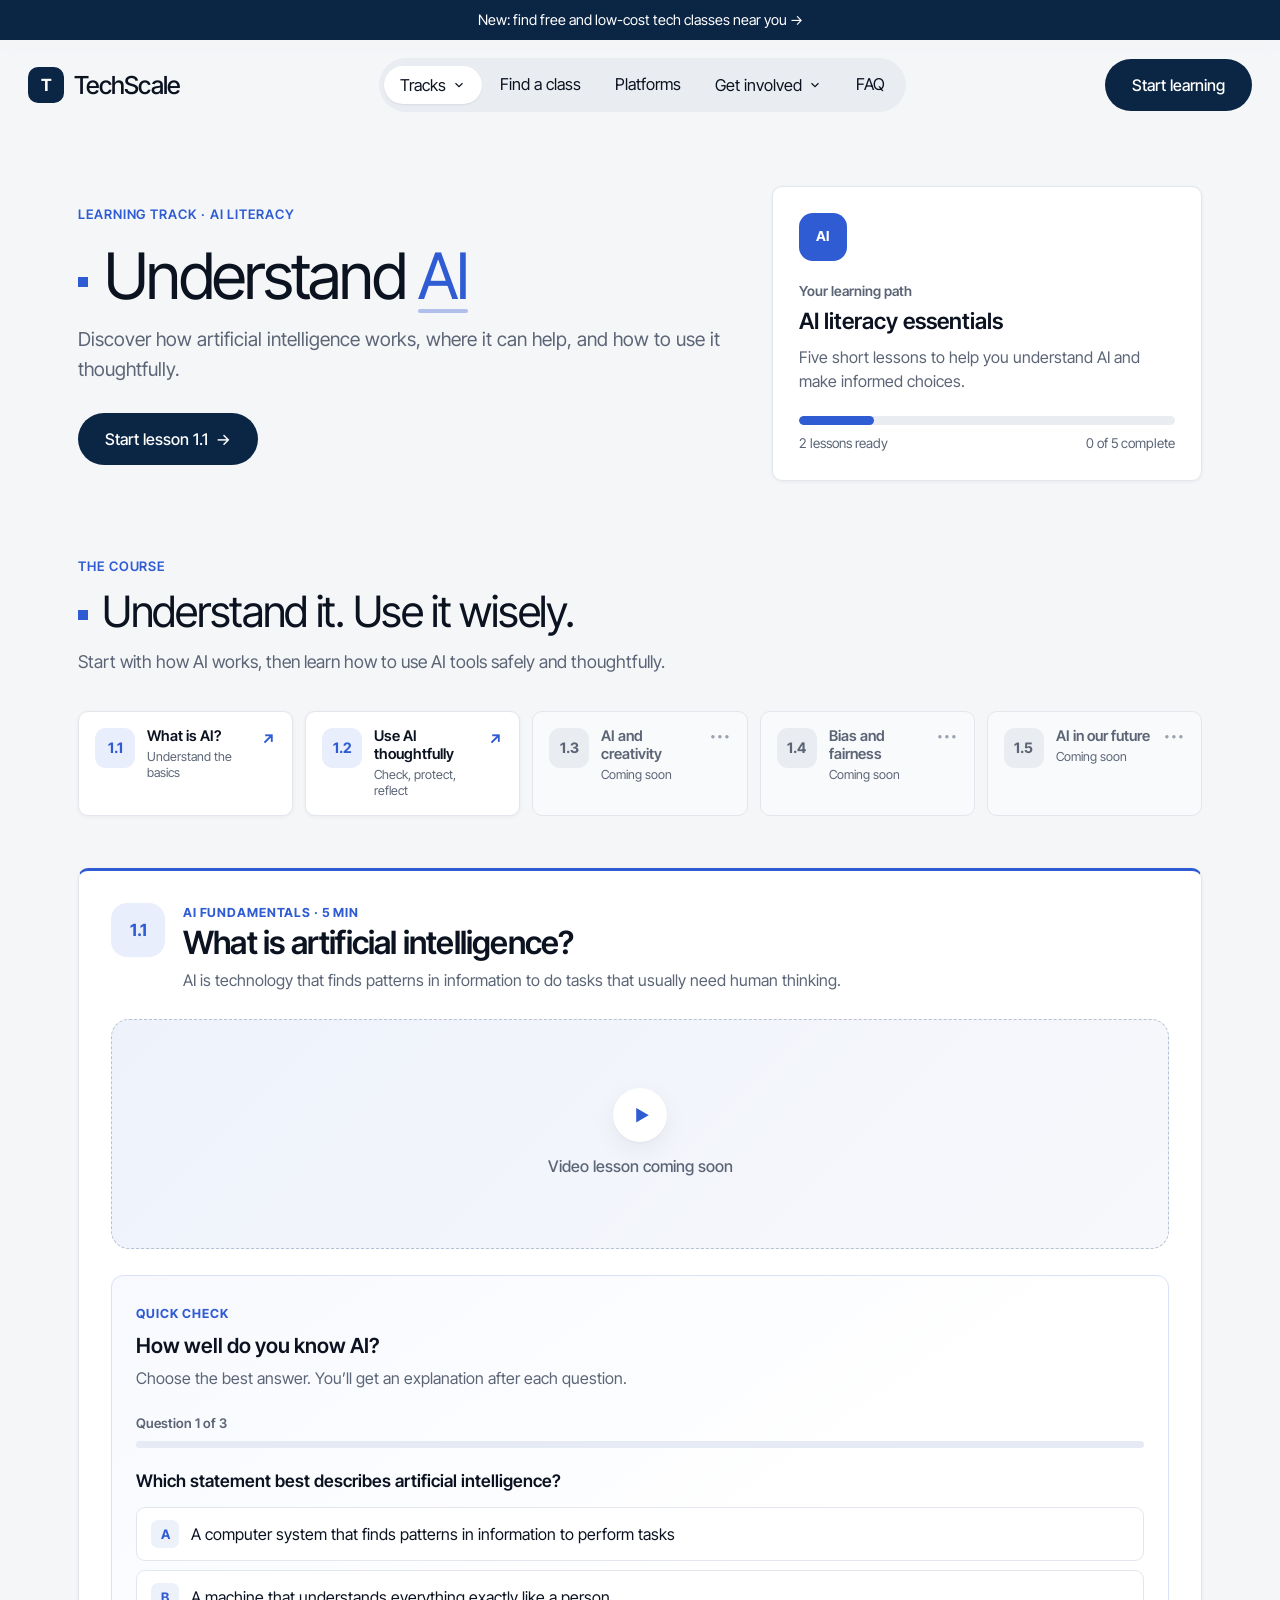
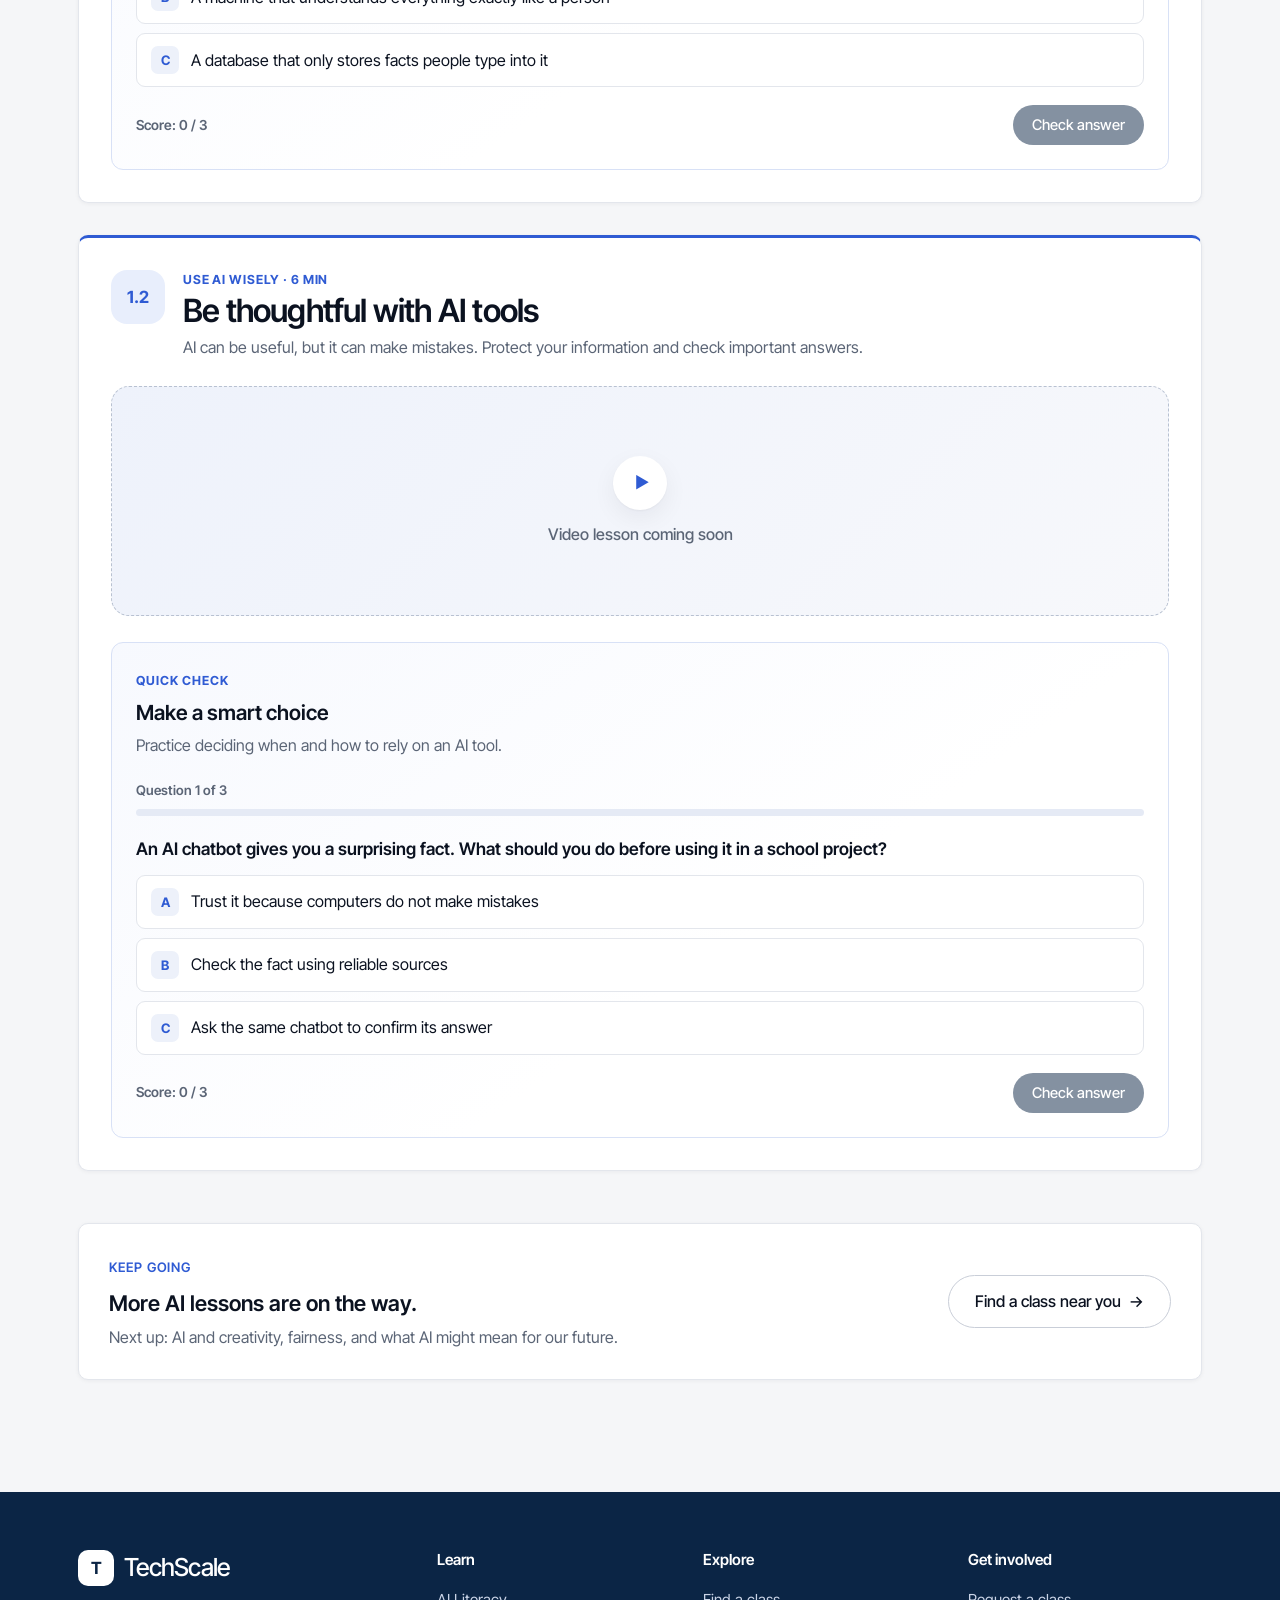
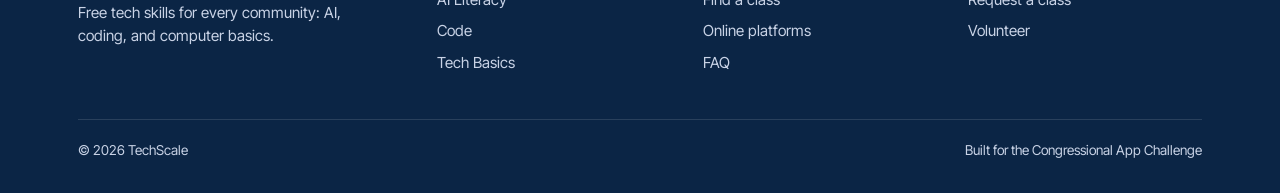
==== ai-track.html @ a96228a9 "Build TechScale learning resources Co-authored-by: Copilot <223556219+Copilot@users.noreply.github.c" ====
<!DOCTYPE html>
<html lang="en">
<head>
  <meta charset="UTF-8">
  <meta name="viewport" content="width=device-width, initial-scale=1.0">
  <title>AI Literacy · TechScale</title>
  <meta name="description" content="Learn what AI is, how it works, and how to use it wisely with short lessons and interactive quizzes.">

  <link rel="preconnect" href="https://fonts.googleapis.com">
  <link rel="preconnect" href="https://fonts.gstatic.com" crossorigin>
  <link href="https://fonts.googleapis.com/css2?family=Inter+Tight:wght@400;500;600;700&display=swap" rel="stylesheet">
  <link rel="stylesheet" href="style.css">
</head>
<body data-page="ai">

  <div id="site-header"></div>

  <main>
    <section class="page-hero ai-hero">
      <div class="container ai-hero-grid">
        <div>
          <span class="eyebrow">Learning track · AI Literacy</span>
          <h1>Understand <span class="accent">AI</span></h1>
          <p class="lead">Discover how artificial intelligence works, where it can help, and how to use it thoughtfully.</p>
          <a class="btn btn-dark" href="#ai-lesson-1-1">Start lesson 1.1 <span class="arrow">→</span></a>
        </div>
        <aside class="ai-track-card card" aria-label="Track overview">
          <span class="ai-track-icon" aria-hidden="true">AI</span>
          <p class="ai-track-label">Your learning path</p>
          <h2>AI literacy essentials</h2>
          <p>Five short lessons to help you understand AI and make informed choices.</p>
          <div class="ai-track-progress"><span></span></div>
          <div class="ai-track-progress-label"><span>2 lessons ready</span><span>0 of 5 complete</span></div>
        </aside>
      </div>
    </section>

    <section class="container ai-lessons" aria-labelledby="ai-lesson-list-title">
      <div class="section-head ai-section-head">
        <span class="eyebrow">The course</span>
        <h2 id="ai-lesson-list-title">Understand it. Use it wisely.</h2>
        <p>Start with how AI works, then learn how to use AI tools safely and thoughtfully.</p>
      </div>

      <nav class="lesson-roadmap" aria-label="AI literacy lessons">
        <a class="roadmap-card card" href="#ai-lesson-1-1">
          <span class="roadmap-number">1.1</span>
          <span class="roadmap-copy"><strong>What is AI?</strong><small>Understand the basics</small></span>
          <span class="roadmap-arrow" aria-hidden="true">↗</span>
        </a>
        <a class="roadmap-card card" href="#ai-lesson-1-2">
          <span class="roadmap-number">1.2</span>
          <span class="roadmap-copy"><strong>Use AI thoughtfully</strong><small>Check, protect, reflect</small></span>
          <span class="roadmap-arrow" aria-hidden="true">↗</span>
        </a>
        <div class="roadmap-card card roadmap-upcoming">
          <span class="roadmap-number">1.3</span>
          <span class="roadmap-copy"><strong>AI and creativity</strong><small>Coming soon</small></span>
          <span class="roadmap-lock" aria-label="Coming soon">•••</span>
        </div>
        <div class="roadmap-card card roadmap-upcoming">
          <span class="roadmap-number">1.4</span>
          <span class="roadmap-copy"><strong>Bias and fairness</strong><small>Coming soon</small></span>
          <span class="roadmap-lock" aria-label="Coming soon">•••</span>
        </div>
        <div class="roadmap-card card roadmap-upcoming">
          <span class="roadmap-number">1.5</span>
          <span class="roadmap-copy"><strong>AI in our future</strong><small>Coming soon</small></span>
          <span class="roadmap-lock" aria-label="Coming soon">•••</span>
        </div>
      </nav>

      <article class="lesson-card card ai-lesson-card" id="ai-lesson-1-1">
        <header class="lesson-heading">
          <span class="lesson-number">1.1</span>
          <div>
            <p class="lesson-kicker">AI fundamentals · 5 min</p>
            <h2>What is artificial intelligence?</h2>
            <p>AI is technology that finds patterns in information to do tasks that usually need human thinking.</p>
          </div>
        </header>
        <div class="lesson-video" role="img" aria-label="Video lesson placeholder">
          <span class="video-play" aria-hidden="true">▶</span>
          <span>Video lesson coming soon</span>
        </div>
        <section class="ai-quiz" data-quiz="ai-quiz-1" aria-labelledby="ai-quiz-1-title">
          <div class="ai-quiz-intro">
            <span class="challenge-label">Quick check</span>
            <h3 id="ai-quiz-1-title">How well do you know AI?</h3>
            <p>Choose the best answer. You’ll get an explanation after each question.</p>
          </div>
          <div class="ai-quiz-progress" aria-label="Quiz progress">
            <span class="ai-quiz-progress-text"></span>
            <span class="ai-quiz-progress-track"><i></i></span>
          </div>
          <h4 class="ai-quiz-question" tabindex="-1"></h4>
          <div class="ai-quiz-options" role="group"></div>
          <p class="ai-quiz-feedback" role="status" aria-live="polite"></p>
          <div class="ai-quiz-actions">
            <span class="ai-quiz-score"></span>
            <button class="btn btn-dark ai-quiz-button" type="button" disabled>Check answer</button>
          </div>
        </section>
      </article>

      <article class="lesson-card card ai-lesson-card" id="ai-lesson-1-2">
        <header class="lesson-heading">
          <span class="lesson-number">1.2</span>
          <div>
            <p class="lesson-kicker">Use AI wisely · 6 min</p>
            <h2>Be thoughtful with AI tools</h2>
            <p>AI can be useful, but it can make mistakes. Protect your information and check important answers.</p>
          </div>
        </header>
        <div class="lesson-video" role="img" aria-label="Video lesson placeholder">
          <span class="video-play" aria-hidden="true">▶</span>
          <span>Video lesson coming soon</span>
        </div>
        <section class="ai-quiz" data-quiz="ai-quiz-2" aria-labelledby="ai-quiz-2-title">
          <div class="ai-quiz-intro">
            <span class="challenge-label">Quick check</span>
            <h3 id="ai-quiz-2-title">Make a smart choice</h3>
            <p>Practice deciding when and how to rely on an AI tool.</p>
          </div>
          <div class="ai-quiz-progress" aria-label="Quiz progress">
            <span class="ai-quiz-progress-text"></span>
            <span class="ai-quiz-progress-track"><i></i></span>
          </div>
          <h4 class="ai-quiz-question" tabindex="-1"></h4>
          <div class="ai-quiz-options" role="group"></div>
          <p class="ai-quiz-feedback" role="status" aria-live="polite"></p>
          <div class="ai-quiz-actions">
            <span class="ai-quiz-score"></span>
            <button class="btn btn-dark ai-quiz-button" type="button" disabled>Check answer</button>
          </div>
        </section>
      </article>

      <div class="ai-track-next card">
        <div><span class="eyebrow">Keep going</span><h2>More AI lessons are on the way.</h2><p>Next up: AI and creativity, fairness, and what AI might mean for our future.</p></div>
        <a class="btn btn-outline" href="locator.html">Find a class near you <span class="arrow">→</span></a>
      </div>
    </section>
  </main>

  <div id="site-footer"></div>
  <script src="main.js"></script>
</body>
</html>
---- style.css ----
/* =========================================================
   SHARED STYLES — used by every page (both of us)
   ========================================================= */
:root {
  /* Colors */
  --bg: #f5f6f8;
  --surface: #ffffff;
  --ink: #0b1220;
  --navy: #0b2545;
  --navy-2: #13315c;
  --blue: #2f5bd3;
  --blue-soft: #e8eefc;
  --muted: #5b6576;
  --border: #e3e6ec;
  --pill: #e9ecf1;

  /* Track colors */
  --ai: #2f5bd3;
  --code: #2f5bd3;
  --basics: #2f5bd3;
  --stem: #2f5bd3;

  /* Shape */
  --radius: 14px;
  --radius-lg: 22px;
  --shadow: 0 1px 2px rgba(11, 18, 32, 0.04), 0 8px 24px rgba(11, 18, 32, 0.06);
  --shadow-lg: 0 20px 50px rgba(11, 18, 32, 0.12);
  --max: 1180px;
}

* { box-sizing: border-box; margin: 0; padding: 0; }
[hidden] { display: none !important; }
.sr-only { position: absolute; width: 1px; height: 1px; overflow: hidden; clip: rect(0 0 0 0); white-space: nowrap; }

html { scroll-behavior: smooth; }
body {
  font-family: "Inter Tight", "Inter", Arial, sans-serif;
  background: var(--bg);
  color: var(--ink);
  line-height: 1.55;
  -webkit-font-smoothing: antialiased;
}
a { color: inherit; }
img { max-width: 100%; display: block; }

.container { max-width: var(--max); margin: 0 auto; padding: 0 28px; }

/* ---------- Buttons ---------- */
.btn {
  display: inline-flex; align-items: center; justify-content: center; gap: 8px;
  font-family: inherit; font-size: 1rem; font-weight: 500;
  border: 1.5px solid transparent; border-radius: 999px;
  padding: 13px 26px; cursor: pointer; text-decoration: none;
  transition: background 0.15s, color 0.15s, border-color 0.15s, transform 0.1s;
}
.btn:active { transform: translateY(1px); }
.btn-dark { background: var(--navy); color: #fff; }
.btn-dark:hover { background: var(--navy-2); }
.btn-outline { background: transparent; color: var(--ink); border-color: #c9ced8; }
.btn-outline:hover { border-color: var(--navy); }
.btn-light { background: #fff; color: var(--navy); }
.btn-light:hover { background: var(--blue-soft); }
.btn .arrow { transition: transform 0.15s; }
.btn:hover .arrow { transform: translateX(3px); }

/* ---------- Announcement bar ---------- */
.announce {
  background: var(--navy); color: #fff; font-size: 0.9rem; text-align: center;
}
.announce a { display: block; padding: 9px 16px; text-decoration: none; }
.announce a:hover span { text-decoration: underline; }

/* ---------- Header / nav ---------- */
.site-header { position: sticky; top: 0; z-index: 1000; background: rgba(245, 246, 248, 0.92); backdrop-filter: blur(10px); }
.header-inner {
  max-width: 1320px; margin: 0 auto; padding: 18px 28px;
  display: flex; align-items: center; justify-content: space-between; gap: 20px;
}
.brand { display: flex; align-items: center; gap: 10px; text-decoration: none; }
.brand-mark {
  width: 36px; height: 36px; border-radius: 10px; background: var(--navy); color: #fff;
  display: grid; place-items: center; font-weight: 700; font-size: 1.05rem;
}
.brand-name { font-size: 1.55rem; font-weight: 500; letter-spacing: -0.03em; color: var(--ink); }

.nav-pill {
  display: flex; align-items: center; gap: 2px;
  background: var(--pill); border-radius: 999px; padding: 5px;
}
.nav-item { position: relative; }
.nav-link {
  display: inline-flex; align-items: center; gap: 6px;
  font-family: inherit; font-size: 1.02rem; font-weight: 400; color: var(--ink);
  background: none; border: none; cursor: pointer; text-decoration: none;
  padding: 9px 16px; border-radius: 999px; white-space: nowrap;
}
.nav-link:hover { background: rgba(255, 255, 255, 0.75); }
.nav-link.active { background: #fff; box-shadow: 0 1px 2px rgba(11, 18, 32, 0.08); }
.nav-link .chev { width: 14px; height: 14px; fill: none; stroke: currentColor; stroke-width: 2; transition: transform 0.15s; }
.nav-item.open .chev { transform: rotate(180deg); }

.nav-menu {
  position: absolute; top: calc(100% + 10px); left: 50%; transform: translate(-50%, -6px);
  min-width: 300px; background: #fff; border-radius: 18px; padding: 8px;
  box-shadow: var(--shadow-lg); border: 1px solid var(--border);
  opacity: 0; visibility: hidden; transition: opacity 0.15s, transform 0.15s, visibility 0.15s;
}
.nav-item.open .nav-menu { opacity: 1; visibility: visible; transform: translate(-50%, 0); }
/* invisible bridge so the menu doesn't close while the mouse moves down to it */
.nav-menu::before { content: ""; position: absolute; left: 0; right: 0; top: -12px; height: 12px; }
.nav-menu-link {
  display: flex; gap: 12px; align-items: flex-start;
  padding: 12px 14px; border-radius: 12px; text-decoration: none;
}
.nav-menu-link:hover, .nav-menu-link.active { background: var(--bg); }
.nav-menu-icon { width: 34px; height: 34px; border-radius: 10px; flex: none; display: grid; place-items: center; color: #fff; font-size: 0.85rem; font-weight: 700; }
.nav-menu-title { display: block; font-weight: 600; font-size: 0.98rem; }
.nav-menu-desc { display: block; color: var(--muted); font-size: 0.86rem; line-height: 1.35; }

.header-actions { display: flex; align-items: center; gap: 10px; }
.menu-toggle {
  display: none; width: 44px; height: 44px; border-radius: 50%;
  border: 1.5px solid var(--border); background: #fff; cursor: pointer;
  place-items: center;
}
.menu-toggle svg { width: 20px; height: 20px; stroke: var(--ink); stroke-width: 2; fill: none; stroke-linecap: round; }

/* ---------- Page heading (inner pages) ---------- */
.page-hero { padding: 56px 0 28px; }
.eyebrow {
  display: inline-flex; align-items: center; gap: 8px;
  font-size: 0.82rem; font-weight: 600; letter-spacing: 0.07em; text-transform: uppercase;
  color: var(--blue); background: transparent; padding: 0; border-radius: 0;
}
.page-hero h1 {
  font-size: clamp(2.4rem, 5vw, 4rem); font-weight: 400; letter-spacing: -0.035em;
  line-height: 1.05; margin-top: 16px; max-width: 900px;
}
.page-hero h1::before {
  content: ""; display: inline-block; width: 10px; height: 10px; margin: 0 16px 0.18em 0;
  background: var(--blue); vertical-align: baseline;
}
.page-hero p.lead { font-size: 1.2rem; color: var(--muted); margin-top: 16px; max-width: 760px; }

.accent { color: var(--blue); position: relative; white-space: nowrap; }
.accent::after {
  content: ""; position: absolute; left: 0; right: 0; bottom: 0.02em; height: 0.06em;
  background: currentColor; opacity: 0.35; border-radius: 2px;
}

.section { padding: 72px 0; }
.section-head { max-width: 720px; margin-bottom: 36px; }
.section-head h2 { font-size: clamp(1.9rem, 3.4vw, 2.7rem); font-weight: 400; letter-spacing: -0.03em; line-height: 1.1; }
.section-head h2::before {
  content: ""; display: inline-block; width: 10px; height: 10px; margin: 0 14px 0.18em 0;
  background: var(--blue); vertical-align: baseline;
}
.section-head p { color: var(--muted); font-size: 1.1rem; margin-top: 12px; }

.card {
  background: var(--surface); border-radius: 10px; border: 1px solid var(--border);
  box-shadow: 0 1px 4px rgba(11, 18, 32, 0.05);
}

/* Placeholder ("coming soon") pages */
.coming-soon { padding: 40px; text-align: center; margin-bottom: 72px; }
.coming-soon h2 { font-size: 1.5rem; font-weight: 500; letter-spacing: -0.02em; }
.coming-soon p { color: var(--muted); margin: 8px auto 20px; max-width: 520px; }

/* ---------- Footer ---------- */
.site-footer { background: var(--navy); color: #c9d3e6; margin-top: 40px; }
.footer-inner { max-width: var(--max); margin: 0 auto; padding: 56px 28px 32px; }
.footer-top { display: grid; grid-template-columns: 1.4fr repeat(3, 1fr); gap: 32px; }
.footer-brand .brand-name { color: #fff; }
.footer-brand .brand-mark { background: #fff; color: var(--navy); }
.footer-brand p { margin-top: 14px; max-width: 300px; font-size: 0.95rem; }
.footer-col h3 { color: #fff; font-size: 0.95rem; font-weight: 600; margin-bottom: 12px; }
.footer-col a { display: block; text-decoration: none; padding: 4px 0; font-size: 0.95rem; }
.footer-col a:hover { color: #fff; }
.footer-bottom {
  border-top: 1px solid rgba(255, 255, 255, 0.12); margin-top: 40px; padding-top: 20px;
  display: flex; justify-content: space-between; flex-wrap: wrap; gap: 10px; font-size: 0.85rem;
}

/* ---------- Small screens ---------- */
@media (max-width: 1020px) {
  .nav-pill, .header-cta { display: none; }
  .menu-toggle { display: grid; }
  body.menu-open .nav-pill {
    display: flex; flex-direction: column; align-items: stretch;
    position: absolute; top: 100%; left: 16px; right: 16px;
    background: #fff; border-radius: 20px; padding: 10px; box-shadow: var(--shadow-lg);
  }
  body.menu-open .nav-link { width: 100%; justify-content: space-between; padding: 12px 14px; }
  body.menu-open .nav-menu {
    position: static; transform: none; opacity: 1; visibility: visible; box-shadow: none; border: none;
    min-width: 0; padding: 0 0 6px 8px; display: none;
  }
  body.menu-open .nav-item.open .nav-menu { display: block; transform: none; }
  .footer-top { grid-template-columns: 1fr 1fr; }
}
@media (max-width: 600px) {
  .container, .header-inner, .footer-inner { padding-left: 18px; padding-right: 18px; }
  .footer-top { grid-template-columns: 1fr; }
}
/* ===== END SHARED ===== */


/* =========================================================
   HOME PAGE
   ========================================================= */
.hero { padding: 56px 0 80px; }
.hero-grid { display: grid; grid-template-columns: 1.1fr 0.9fr; gap: 48px; align-items: center; }
.hero h1 {
  font-size: clamp(3rem, 6.4vw, 5.6rem); font-weight: 500; letter-spacing: -0.045em; line-height: 0.98;
  margin-top: 20px;
}
.hero .lead { font-size: 1.25rem; color: var(--muted); margin-top: 24px; max-width: 560px; }
.hero-actions { display: flex; flex-wrap: wrap; gap: 12px; margin-top: 32px; }

/* Floating app cards */
.hero-visual { position: relative; height: 480px; }
.float-card {
  position: absolute; background: #fff; border-radius: 16px; border: 1px solid var(--border);
  box-shadow: var(--shadow-lg); padding: 18px 20px;
  animation: float 6s ease-in-out infinite;
}
.float-card:nth-child(2) { animation-delay: -2s; }
.float-card:nth-child(3) { animation-delay: -4s; }
@keyframes float { 0%, 100% { transform: translateY(0); } 50% { transform: translateY(-8px); } }
@media (prefers-reduced-motion: reduce) { .float-card { animation: none; } }

.fc-label { font-size: 0.78rem; font-weight: 600; letter-spacing: 0.02em; color: var(--muted); text-transform: uppercase; }
.fc-title { font-size: 1.05rem; font-weight: 600; margin-top: 4px; }

.fc-lesson { top: 10px; right: 0; width: 330px; }
.fc-progress { height: 8px; background: var(--pill); border-radius: 999px; margin-top: 14px; overflow: hidden; }
.fc-progress span { display: block; height: 100%; width: 66%; background: var(--code); border-radius: 999px; }
.fc-steps { display: flex; justify-content: space-between; font-size: 0.8rem; color: var(--muted); margin-top: 8px; }
.fc-code {
  margin-top: 14px; background: var(--navy); color: #d6e2ff; border-radius: 10px; padding: 12px 14px;
  font-family: ui-monospace, "SFMono-Regular", Consolas, monospace; font-size: 0.85rem; line-height: 1.6;
}
.fc-code .k { color: #7fb4ff; } .fc-code .s { color: #8ee3c8; }

.fc-streak { top: 250px; left: 0; width: 250px; }
.fc-streak .big { font-size: 2rem; font-weight: 600; letter-spacing: -0.03em; margin-top: 2px; }
.fc-week { display: flex; gap: 6px; margin-top: 10px; }
.fc-week i {
  width: 26px; height: 26px; border-radius: 8px; background: var(--pill); font-style: normal;
  display: grid; place-items: center; font-size: 0.7rem; color: var(--muted); font-weight: 600;
}
.fc-week i.on { background: var(--navy); color: #fff; }

.fc-map { top: 300px; right: 10px; width: 270px; }
.fc-place { display: flex; align-items: center; gap: 10px; margin-top: 10px; font-size: 0.9rem; }
.fc-place b { font-weight: 600; }
.fc-place small { color: var(--muted); margin-left: auto; }
.fc-pin { width: 10px; height: 10px; border-radius: 50%; flex: none; }

/* Track feature rows */
.tracks-section { padding-top: 48px; }
.track-grid { display: flex; flex-direction: column; gap: 24px; }
.track-card {
  display: flex; align-items: center; justify-content: space-between; gap: clamp(40px, 7vw, 110px);
  width: min(100%, 1640px); min-height: 430px; margin: 0 auto; padding: 42px clamp(28px, 7vw, 120px);
  color: inherit; background: #eef1f6; text-decoration: none;
  transition: opacity 0.65s ease, transform 0.65s cubic-bezier(0.2, 0.7, 0.2, 1);
}
.track-card:nth-child(2) { flex-direction: row-reverse; background: #f3f5f9; }
.track-card:nth-child(3) { background: #eaf0fa; }
.track-card-copy { flex: 0 1 48%; max-width: 610px; }
.track-card-heading { display: flex; align-items: center; gap: 14px; }
.track-icon {
  width: 10px; height: 10px; flex: none; border-radius: 1px;
  background: var(--blue);
}
.track-card h3 { color: #202124; font-size: clamp(1.65rem, 2.5vw, 2.1rem); font-weight: 400; letter-spacing: -0.035em; }
.track-card p.track-subtitle { color: var(--blue); font-size: 1.08rem; font-weight: 500; line-height: 1.45; margin-top: 12px; }
.track-card p.track-description { color: #545454; font-size: clamp(1.08rem, 1.5vw, 1.32rem); font-weight: 400; line-height: 1.43; margin-top: 28px; }
.track-link {
  display: inline-flex; align-items: center; gap: 8px; margin-top: 26px;
  color: var(--blue); font-size: 1rem; font-weight: 500;
}
.track-link span { font-size: 1.45rem; line-height: 0.8; transition: transform 0.18s; }
.track-card:hover .track-link span { transform: translateX(4px); }
.track-card:focus-visible { outline: 3px solid var(--blue); outline-offset: -5px; }

.track-visual {
  display: grid; flex: 0 1 52%; min-width: 0; min-height: 330px; place-items: center;
  overflow: hidden; background: #fafafa;
}
.visual-window { width: 100%; min-height: 330px; background: #fff; }
.visual-window-bar {
  height: 46px; display: flex; align-items: center; gap: 7px; padding: 0 18px;
  border-bottom: 1px solid #ececec; color: #767676; font-size: 0.78rem;
}
.visual-window-bar > span { width: 8px; height: 8px; border-radius: 50%; background: #dedede; }
.visual-window-bar > span:first-child { background: #8ba6ed; }
.visual-window-bar > span:nth-child(2) { background: #a9bced; }
.visual-window-bar > span:nth-child(3) { background: #c5d1ef; }
.visual-window-bar b { margin-left: auto; font-weight: 500; }
.ai-diagram {
  min-height: 238px; display: grid; grid-template-columns: 1fr 24px 0.8fr 24px 1fr;
  align-items: center; gap: 12px; padding: 28px clamp(16px, 3vw, 42px);
}
.visual-caption { display: block; margin-bottom: 12px; color: var(--blue); font-size: 0.64rem; font-weight: 700; letter-spacing: 0.1em; }
.ai-input-card {
  display: flex; align-items: center; gap: 8px; margin-top: 7px; padding: 10px 8px;
  border: 1px solid #d8e1f6; color: #555; font-size: clamp(0.63rem, 0.9vw, 0.8rem);
}
.ai-input-card i { color: var(--blue); font-size: 0.95rem; font-style: normal; }
.visual-connector { color: #7892d3; font-size: 1.4rem; text-align: center; }
.ai-model {
  min-height: 135px; display: flex; flex-direction: column; justify-content: center; align-items: center;
  gap: 7px; border: 1px solid #b7c7ed; color: #414141; text-align: center;
}
.model-mark { width: 36px; height: 36px; display: grid; place-items: center; background: var(--blue); color: #fff; font-size: 0.82rem; font-weight: 700; }
.ai-model strong { font-size: 0.85rem; font-weight: 600; }
.ai-model small { color: #777; font-size: 0.68rem; line-height: 1.35; }
.ai-answer { min-width: 0; padding: 14px 10px; border: 1px solid #d8e1f6; }
.answer-line { display: block; width: 100%; height: 5px; margin: 8px 0; background: #e5e5e5; }
.answer-line.short { width: 64%; }
.ai-answer small { color: var(--blue); font-size: 0.65rem; }
.visual-footnote { display: flex; align-items: center; gap: 8px; padding: 12px 24px; border-top: 1px solid #eee; color: #777; font-size: 0.75rem; }
.visual-footnote span { width: 7px; height: 7px; border-radius: 50%; background: var(--blue); }

.code-visual-window { width: min(100%, 510px); background: #fbfbfb; border: 1px solid #e5e5e5; }
.code-visual-window .visual-window-bar { background: #fff; }
.code-visual-body { display: flex; gap: 22px; min-height: 232px; padding: 24px; background: #fbfbfb; }
.code-gutter { color: #b2b2b2; text-align: right; font: 0.78rem/1.9 ui-monospace, Consolas, monospace; }
.code-lines { display: flex; flex-direction: column; gap: 8px; color: #505b68; font: clamp(0.72rem, 1vw, 0.9rem)/1.45 ui-monospace, Consolas, monospace; }
.code-lines i { color: #2f5bd3; font-style: normal; }
.code-lines b { color: #5574c5; font-weight: 500; }
.code-lines em { color: #395eac; font-style: normal; }
.code-lines .indent { padding-left: 20px; }
.code-visual-output { padding: 12px 22px; border-top: 1px solid #e8e8e8; color: #626262; font-size: 0.82rem; }
.code-visual-output span { margin-right: 8px; color: var(--blue); font-size: 0.72rem; }

.basics-diagram { width: min(100%, 510px); display: grid; justify-items: center; gap: 14px; padding: 24px; }
.basics-node {
  width: min(100%, 360px); display: grid; grid-template-columns: 42px 1fr; align-items: center;
  padding: 14px 18px; border: 1px solid #d8e1f6; background: #fff;
}
.basics-node > span { grid-row: span 2; color: var(--blue); font-size: 1.55rem; }
.basics-node b { color: #414141; font-size: 0.95rem; font-weight: 600; }
.basics-node small { color: #777; font-size: 0.76rem; }
.basics-connection { height: 32px; display: flex; flex-direction: column; justify-content: space-between; align-items: center; }
.basics-connection i { width: 2px; height: 7px; background: #9db1e3; }
.basics-safety { width: min(100%, 360px); display: flex; align-items: center; gap: 12px; padding: 12px 18px; background: #edf1fa; color: #555; }
.basics-safety > span { width: 30px; height: 30px; display: grid; place-items: center; background: var(--blue); color: #fff; font-weight: 700; }
.basics-safety div { display: flex; flex-direction: column; }
.basics-safety b { font-size: 0.86rem; font-weight: 600; }
.basics-safety small { color: #777; font-size: 0.74rem; }

.js-scroll-reveal .track-card.scroll-reveal { opacity: 0; transform: translateY(42px); }
.js-scroll-reveal .track-card.scroll-reveal.is-visible { opacity: 1; transform: translateY(0); }
.js-scroll-reveal .track-card.scroll-reveal:nth-child(2) { transition-delay: 80ms; }
.js-scroll-reveal .track-card.scroll-reveal:nth-child(3) { transition-delay: 160ms; }
.js-scroll-reveal .track-card.scroll-reveal:hover { transform: translateY(-4px); }
@media (max-width: 900px) {
  .track-card { min-height: 380px; gap: 32px; padding: 34px; }
  .track-visual, .visual-window { min-height: 300px; }
  .ai-diagram { gap: 6px; padding: 18px 10px; }
}
@media (max-width: 700px) {
  .tracks-section { padding-top: 36px; }
  .track-grid { gap: 16px; }
  .track-card, .track-card:nth-child(2) { min-height: 0; flex-direction: column; align-items: stretch; gap: 26px; padding: 28px 20px; }
  .track-card-copy, .track-visual { flex: auto; width: 100%; max-width: none; }
  .track-card p.track-description { margin-top: 18px; }
  .track-link { margin-top: 18px; }
  .track-visual, .visual-window { min-height: 270px; }
  .ai-diagram { grid-template-columns: 1fr 16px 0.8fr 16px 1fr; gap: 5px; padding: 18px 9px; }
  .ai-input-card { padding: 8px 5px; }
  .ai-input-card i { display: none; }
  .ai-model { min-height: 120px; }
  .model-mark { width: 30px; height: 30px; }
  .code-visual-body { min-height: 205px; gap: 14px; padding: 18px; }
}
@media (prefers-reduced-motion: reduce) {
  .js-scroll-reveal .track-card.scroll-reveal { opacity: 1; transform: none; transition: none; }
}

/* Steps */
.steps { display: grid; grid-template-columns: repeat(3, 1fr); gap: 20px; counter-reset: step; }
.step { padding: 28px; }
.step-num {
  width: 40px; height: 40px; border-radius: 50%; background: var(--blue-soft); color: var(--blue);
  display: grid; place-items: center; font-weight: 600;
}
.step h3 { font-size: 1.2rem; font-weight: 600; margin-top: 16px; letter-spacing: -0.01em; }
.step p { color: var(--muted); margin-top: 6px; }

/* Navy band */
.band { background: var(--navy); color: #fff; border-radius: 28px; padding: 56px; display: grid; grid-template-columns: 1.3fr 0.7fr; gap: 32px; align-items: center; }
.band h2 { font-size: clamp(1.8rem, 3.2vw, 2.6rem); font-weight: 500; letter-spacing: -0.03em; line-height: 1.1; }
.band p { color: #c9d3e6; margin-top: 12px; font-size: 1.1rem; }
.band-actions { display: flex; justify-content: flex-end; }

/* Get involved */
.involve-grid { display: grid; grid-template-columns: 1fr 1fr; gap: 20px; }
.involve-card { padding: 32px; }
.involve-card h3 { font-size: 1.4rem; font-weight: 500; letter-spacing: -0.02em; }
.involve-card p { color: var(--muted); margin: 8px 0 20px; }

@media (max-width: 1020px) {
  .hero-grid { grid-template-columns: 1fr; }
  .hero-visual { height: 460px; max-width: 560px; }
  .track-grid, .steps { grid-template-columns: 1fr; }
  .band { grid-template-columns: 1fr; padding: 36px; }
  .band-actions { justify-content: flex-start; }
}
@media (max-width: 600px) {
  .hero-visual { display: none; }
  .involve-grid { grid-template-columns: 1fr; }
}
/* ===== END HOME ===== */


/* =========================================================
   LOCATOR PAGE (Elena)
   ========================================================= */
.loc-search { display: flex; gap: 10px; }
.loc-search-box {
  flex: 1; display: flex; align-items: center; gap: 12px;
  background: #fff; border-radius: 999px; border: 1.5px solid var(--border);
  padding: 0 22px;
}
.loc-search-box:focus-within { border-color: var(--navy); }
.loc-search-box .icon { width: 20px; height: 20px; flex: none; fill: none; stroke: var(--muted); stroke-width: 2.2; stroke-linecap: round; }
.loc-search-box input {
  flex: 1; border: none; outline: none; background: transparent;
  font-family: inherit; font-size: 1.05rem; padding: 15px 0; color: var(--ink);
}
.loc-radius-box { background: #fff; border-radius: 999px; border: 1.5px solid var(--border); display: flex; align-items: center; padding: 0 10px; }
.loc-radius-box select {
  border: none; outline: none; background: transparent; cursor: pointer;
  font-family: inherit; font-size: 1rem; font-weight: 600; color: var(--ink); padding: 14px 8px;
}

.loc-chips { display: flex; flex-wrap: wrap; gap: 8px; margin: 16px 0 20px; }
.chip {
  font-family: inherit; font-size: 0.95rem; font-weight: 500;
  display: inline-flex; align-items: center; gap: 8px;
  padding: 8px 16px; border-radius: 999px;
  border: 1.5px solid var(--border); background: #fff; color: var(--ink);
  cursor: pointer; transition: opacity 0.15s, border-color 0.15s, background 0.15s;
}
.chip:hover { border-color: #c2c8d3; }
.chip:not(.active) { opacity: 0.5; background: var(--pill); }
.dot { width: 10px; height: 10px; border-radius: 50%; display: inline-block; flex: none; }

.loc-map-wrap {
  position: relative; height: 520px; border-radius: var(--radius-lg); overflow: hidden;
  border: 1px solid var(--border); box-shadow: var(--shadow); background: #e8ecef;
}
.loc-map { position: absolute; inset: 0; z-index: 0; }

.leaflet-bar a, .loc-locate-btn { width: 40px !important; height: 40px !important; line-height: 40px !important; font-size: 20px !important; color: var(--ink) !important; }
.leaflet-bar { border: none !important; box-shadow: var(--shadow) !important; border-radius: 12px !important; overflow: hidden; }
.loc-locate-btn { display: grid !important; place-items: center; background: #fff; cursor: pointer; }
.loc-locate-btn svg { width: 20px; height: 20px; fill: none; stroke: var(--ink); stroke-width: 2; stroke-linecap: round; }
.loc-locate-btn:hover { background: #f4f4f4; }
.loc-pin { background: none; border: none; }
.loc-pin svg { filter: drop-shadow(0 2px 3px rgba(0, 0, 0, 0.3)); display: block; }
.loc-you { width: 18px; height: 18px; border-radius: 50%; background: var(--blue); border: 3px solid #fff; box-shadow: 0 0 0 6px rgba(47, 91, 211, 0.25); }
.leaflet-popup-content-wrapper { border-radius: 12px; font-family: "Inter Tight", Arial, sans-serif; }
.leaflet-popup-content { margin: 12px 14px; font-size: 0.9rem; line-height: 1.4; }
.loc-popup strong { display: block; font-size: 0.95rem; margin-bottom: 2px; }
.loc-popup span { color: var(--muted); display: block; }
.loc-popup a { display: inline-block; margin-top: 6px; font-weight: 600; color: var(--blue); }

.loc-status { margin-top: 12px; font-weight: 500; color: var(--blue); }
.loc-status:empty { display: none; }

.loc-results-head { display: flex; justify-content: space-between; align-items: baseline; gap: 12px; flex-wrap: wrap; margin: 32px 0 14px; }
.loc-results-head h2 { font-size: 1.4rem; font-weight: 500; letter-spacing: -0.02em; }
.text-link { font-weight: 600; color: var(--blue); text-decoration: none; }
.text-link:hover { text-decoration: underline; }

.loc-list { display: flex; flex-direction: column; gap: 12px; }
.loc-card {
  display: flex; align-items: center; gap: 16px;
  background: #fff; border-radius: var(--radius); border: 1.5px solid var(--border);
  padding: 20px 22px; cursor: pointer; transition: box-shadow 0.15s, border-color 0.15s;
}
.loc-card:hover { box-shadow: var(--shadow); }
.loc-card.selected { border-color: var(--navy); }
.loc-card-body { flex: 1; min-width: 0; }
.loc-card h3 { font-size: 1.12rem; font-weight: 600; letter-spacing: -0.01em; line-height: 1.3; }
.loc-addr, .loc-phone { color: var(--muted); font-size: 0.95rem; margin-top: 4px; }
.loc-details { font-size: 0.95rem; margin-top: 6px; }
.loc-tags { display: flex; flex-wrap: wrap; gap: 6px; margin-top: 10px; }
.tag { display: inline-flex; align-items: center; gap: 6px; font-size: 0.82rem; font-weight: 500; padding: 3px 10px; border-radius: 999px; background: var(--bg); color: #344054; }
.tag-free { background: #e6f6ec; color: #1f7a3d; }
.tag-warn { background: #fff5d6; color: #8a6100; }
.loc-actions { display: flex; gap: 16px; margin-top: 10px; }
.loc-actions a { font-size: 0.92rem; font-weight: 600; color: var(--blue); text-decoration: none; }
.loc-actions a:hover { text-decoration: underline; }
.loc-card-side { display: flex; align-items: center; gap: 10px; flex: none; color: var(--muted); }
.loc-dist { font-size: 0.88rem; font-weight: 600; white-space: nowrap; }
.loc-chev { width: 18px; height: 18px; fill: none; stroke: #98a2b3; stroke-width: 2; }
#loc-online-list .loc-card { cursor: default; }
.loc-more { display: flex; margin: 16px auto 0; }

.loc-empty { background: #fff; border-radius: var(--radius); border: 1.5px dashed #cfd4dd; padding: 32px; text-align: center; }
.loc-empty h3 { font-size: 1.1rem; font-weight: 600; }
.loc-empty p { color: var(--muted); margin: 6px 0 16px; }

.loc-section { margin-top: 48px; }
.loc-section h2 { font-size: 1.4rem; font-weight: 500; letter-spacing: -0.02em; margin-bottom: 14px; }
.link-grid { display: grid; grid-template-columns: repeat(3, 1fr); gap: 14px; }
.link-card { padding: 22px; text-decoration: none; transition: box-shadow 0.15s; }
.link-card:hover { box-shadow: var(--shadow-lg); }
.link-card h3 { font-size: 1.05rem; font-weight: 600; }
.link-card p { color: var(--muted); font-size: 0.93rem; margin-top: 4px; }
.link-card span { display: inline-block; margin-top: 10px; font-weight: 600; color: var(--blue); font-size: 0.92rem; }
.loc-credit { margin: 28px 0 64px; font-size: 0.82rem; color: var(--muted); }

@media (max-width: 760px) {
  .loc-search { flex-wrap: wrap; }
  .loc-search-box { flex-basis: 100%; }
  .loc-search .btn { flex: 1; }
  .loc-map-wrap { height: 400px; }
  .link-grid { grid-template-columns: 1fr; }
}
/* ===== END LOCATOR ===== */


/* =========================================================
   FORMS (request a class, volunteer)
   ========================================================= */
.form-card { padding: 36px; max-width: 760px; margin-bottom: 72px; }
.form-grid { display: grid; grid-template-columns: 1fr 1fr; gap: 18px; }
.form-grid label { display: flex; flex-direction: column; gap: 6px; font-size: 0.95rem; font-weight: 500; }
.form-grid .full { grid-column: 1 / -1; }
.form-grid input, .form-grid select, .form-grid textarea {
  font-family: inherit; font-size: 1rem; padding: 12px 14px; color: var(--ink);
  border: 1.5px solid var(--border); border-radius: 12px; outline: none; background: #fff;
}
.form-grid input:focus, .form-grid select:focus, .form-grid textarea:focus { border-color: var(--navy); }
.form-note { color: var(--muted); font-size: 0.9rem; }
.form-msg { margin-top: 14px; font-weight: 600; color: #1f7a3d; }
.form-msg.error { color: #b42318; }
@media (max-width: 600px) { .form-grid { grid-template-columns: 1fr; } .form-card { padding: 24px; } }
/* ===== END FORMS ===== */


/* =========================================================
   CODE LEARNING TRACK
   ========================================================= */
.code-hero { padding-bottom: 40px; }
.code-hero-grid { display: grid; grid-template-columns: 1.2fr 0.8fr; gap: 48px; align-items: center; }
.code-hero .btn { margin-top: 28px; }
.code-track-card { padding: 26px; transform: rotate(1deg); transition: transform 0.2s, box-shadow 0.2s; }
.code-track-card:hover { transform: rotate(0) translateY(-4px); box-shadow: var(--shadow-lg); }
.code-track-icon {
  width: 48px; height: 48px; display: grid; place-items: center; border-radius: 14px;
  color: #fff; background: var(--code); font-family: ui-monospace, Consolas, monospace; font-weight: 700;
}
.code-track-label { color: var(--muted); font-size: 0.86rem; font-weight: 600; margin-top: 20px; }
.code-track-card h2 { font-size: 1.4rem; font-weight: 600; margin-top: 2px; }
.code-track-card > p:last-of-type { color: var(--muted); margin-top: 6px; }
.code-track-progress { height: 9px; background: var(--pill); border-radius: 999px; overflow: hidden; margin-top: 22px; }
.code-track-progress span { display: block; width: 20%; height: 100%; border-radius: inherit; background: var(--code); }
.code-track-progress-label { display: flex; justify-content: space-between; color: var(--muted); font-size: 0.84rem; margin-top: 8px; }

.code-lessons { padding-bottom: 72px; }
.code-section-head { margin-top: 32px; }
.code-section-head .eyebrow { margin-bottom: 12px; }
.lesson-roadmap { display: grid; grid-template-columns: repeat(5, minmax(0, 1fr)); gap: 12px; margin: 28px 0 52px; }
.roadmap-card {
  min-width: 0; padding: 16px; display: flex; align-items: flex-start; gap: 12px;
  text-decoration: none; transition: transform 0.18s, box-shadow 0.18s, border-color 0.18s;
}
a.roadmap-card:hover { transform: translateY(-4px); box-shadow: var(--shadow-lg); border-color: #a6b8ed; }
.roadmap-number, .lesson-number {
  display: grid; place-items: center; flex: none; border-radius: 11px;
  background: var(--blue-soft); color: var(--blue); font-weight: 700;
}
.roadmap-number { width: 40px; height: 40px; font-size: 0.9rem; }
.roadmap-copy { display: flex; flex-direction: column; gap: 3px; min-width: 0; }
.roadmap-copy strong { font-size: 0.92rem; font-weight: 600; line-height: 1.2; }
.roadmap-copy small { color: var(--muted); font-size: 0.78rem; line-height: 1.3; }
.roadmap-arrow { margin-left: auto; color: var(--code); font-weight: 700; }
.roadmap-upcoming { background: #f9fafb; box-shadow: none; }
.roadmap-upcoming .roadmap-number { background: var(--pill); color: var(--muted); }
.roadmap-upcoming .roadmap-copy strong, .roadmap-upcoming .roadmap-copy small { color: var(--muted); }
.roadmap-lock { margin-left: auto; color: #9aa2af; font-size: 0.7rem; letter-spacing: 2px; }

.lesson-card {
  scroll-margin-top: 30px; margin: 0 0 32px; padding: 32px;
  animation: lesson-arrive 0.55s ease both;
}
.lesson-card:nth-of-type(2) { animation-delay: 0.08s; }
@keyframes lesson-arrive { from { opacity: 0; transform: translateY(14px); } to { opacity: 1; transform: translateY(0); } }
.lesson-heading { display: flex; align-items: flex-start; gap: 18px; }
.lesson-number { width: 54px; height: 54px; border-radius: 16px; font-size: 1.05rem; }
.lesson-kicker { color: var(--code); text-transform: uppercase; letter-spacing: 0.07em; font-size: 0.78rem; font-weight: 700; }
.lesson-heading h2 { font-size: clamp(1.5rem, 3vw, 2rem); line-height: 1.15; font-weight: 600; letter-spacing: -0.025em; margin-top: 3px; }
.lesson-heading > div > p:last-child { color: var(--muted); margin-top: 6px; }
.lesson-card code { font-family: ui-monospace, "SFMono-Regular", Consolas, monospace; font-size: 0.9em; background: var(--blue-soft); color: var(--navy); padding: 2px 5px; border-radius: 5px; }
.lesson-video {
  min-height: 230px; margin: 26px 0; border: 1px dashed #b8c1d1; border-radius: 18px;
  background: linear-gradient(135deg, #eef2fb, #f7f8fb); display: flex; flex-direction: column;
  align-items: center; justify-content: center; gap: 12px; color: var(--muted); font-weight: 500;
}
.video-play { width: 54px; height: 54px; display: grid; place-items: center; border-radius: 50%; background: #fff; color: var(--code); box-shadow: var(--shadow); padding-left: 3px; }
.lesson-challenge { display: grid; grid-template-columns: 0.8fr 1.2fr; gap: 28px; align-items: start; }
.challenge-label { color: var(--code); text-transform: uppercase; letter-spacing: 0.08em; font-size: 0.78rem; font-weight: 700; }
.challenge-copy h3 { font-size: 1.3rem; font-weight: 600; margin-top: 6px; }
.challenge-copy > p { color: var(--muted); margin-top: 8px; }
.hint-card { display: flex; flex-direction: column; gap: 4px; margin-top: 20px; padding: 14px 16px; background: #f5f7fa; border-radius: 12px; color: var(--muted); font-size: 0.9rem; }
.hint-card strong { color: var(--ink); }
.code-playground { overflow: hidden; border: 1px solid #263d5c; border-radius: 16px; background: #0b1930; box-shadow: 0 12px 30px rgba(11, 25, 48, 0.14); }
.editor-topbar { min-height: 42px; display: grid; grid-template-columns: 1fr 1fr 1fr; align-items: center; padding: 0 14px; background: #122541; color: #bac7da; font-size: 0.78rem; }
.editor-topbar > span:nth-child(1) { display: flex; gap: 5px; }
.editor-topbar > span:nth-child(2) { text-align: center; }
.editor-topbar > span:last-child { text-align: right; }
.editor-topbar i { width: 8px; height: 8px; background: #526781; border-radius: 50%; }
.editor-topbar i:first-child { background: #f08080; }
.editor-topbar i:nth-child(2) { background: #efc36e; }
.editor-topbar i:nth-child(3) { background: #73c79a; }
.code-editor {
  display: block; width: 100%; min-height: 142px; resize: vertical; padding: 18px;
  color: #e3edff; caret-color: #8ee3c8; background: #0b1930; border: 0; outline: 0;
  font: 0.92rem/1.65 ui-monospace, "SFMono-Regular", Consolas, monospace; tab-size: 2;
}
.code-editor:focus-visible { box-shadow: inset 0 0 0 2px #70a0f7; }
.editor-actions { display: flex; align-items: center; gap: 16px; padding: 0 16px 14px; }
.editor-actions .btn { padding: 10px 16px; font-size: 0.9rem; }
.editor-reset { border: 0; color: #c2cde0; background: none; font: inherit; font-size: 0.86rem; cursor: pointer; }
.editor-reset:hover { color: #fff; text-decoration: underline; }
.run-code:disabled { cursor: wait; opacity: 0.7; }
.output-panel { margin: 0 12px 12px; overflow: hidden; border: 1px solid #30435f; border-radius: 10px; background: #101f37; }
.output-heading { display: flex; justify-content: space-between; padding: 9px 12px; color: #b8c6db; font-size: 0.78rem; border-bottom: 1px solid #30435f; }
.output-state { color: #94a6bf; }
.output-state.is-correct { color: #7be0ad; }
.output-state.is-error { color: #ff9292; }
.code-output { min-height: 50px; padding: 12px; color: #e3edff; white-space: pre-wrap; overflow-wrap: anywhere; font: 0.87rem/1.55 ui-monospace, "SFMono-Regular", Consolas, monospace; }
.lesson-feedback { min-height: 0; padding: 0 14px 12px; color: #ffaaaa; font-size: 0.88rem; }
.lesson-feedback:empty { display: none; }
.lesson-feedback.is-correct { color: #8ee3c8; }
.code-track-next { display: flex; align-items: center; justify-content: space-between; gap: 24px; padding: 30px; margin-top: 52px; }
.code-track-next .eyebrow { margin-bottom: 10px; }
.code-track-next h2 { font-size: 1.35rem; font-weight: 600; }
.code-track-next p { color: var(--muted); margin-top: 4px; }

@media (max-width: 1020px) {
  .code-hero-grid { grid-template-columns: 1fr; gap: 28px; }
  .code-track-card { max-width: 520px; transform: none; }
  .lesson-roadmap { grid-template-columns: repeat(2, minmax(0, 1fr)); }
  .lesson-challenge { grid-template-columns: 1fr; }
}
@media (max-width: 600px) {
  .lesson-roadmap { grid-template-columns: 1fr; }
  .lesson-card { padding: 20px; }
  .lesson-heading { gap: 12px; }
  .lesson-number { width: 44px; height: 44px; border-radius: 13px; }
  .lesson-video { min-height: 180px; }
  .code-track-next { align-items: flex-start; flex-direction: column; padding: 22px; }
}
@media (prefers-reduced-motion: reduce) {
  .lesson-card { animation: none; }
  .code-track-card, .roadmap-card { transition: none; }
}
/* ===== END CODE LEARNING TRACK ===== */


/* =========================================================
   AI LITERACY TRACK
   ========================================================= */
.ai-hero { padding-bottom: 40px; }
.ai-hero-grid { display: grid; grid-template-columns: 1.2fr 0.8fr; gap: 48px; align-items: center; }
.ai-hero .btn { margin-top: 28px; }
.ai-track-card { padding: 26px; transition: transform 0.2s, box-shadow 0.2s; }
.ai-track-card:hover { transform: translateY(-4px); box-shadow: var(--shadow-lg); }
.ai-track-icon {
  width: 48px; height: 48px; display: grid; place-items: center; border-radius: 14px;
  color: #fff; background: var(--blue); font-size: 0.86rem; font-weight: 700;
}
.ai-track-label { color: var(--muted); font-size: 0.86rem; font-weight: 600; margin-top: 20px; }
.ai-track-card h2 { font-size: 1.4rem; font-weight: 600; margin-top: 2px; }
.ai-track-card > p:last-of-type { color: var(--muted); margin-top: 6px; }
.ai-track-progress { height: 9px; background: var(--pill); border-radius: 999px; overflow: hidden; margin-top: 22px; }
.ai-track-progress span { display: block; width: 20%; height: 100%; border-radius: inherit; background: var(--blue); }
.ai-track-progress-label { display: flex; justify-content: space-between; color: var(--muted); font-size: 0.84rem; margin-top: 8px; }
.ai-lessons { padding-bottom: 72px; }
.ai-section-head { margin-top: 32px; }
.ai-section-head .eyebrow { margin-bottom: 12px; }
.ai-lesson-card { border-top: 3px solid var(--blue); }
.ai-quiz {
  padding: 24px; border: 1px solid #d8e1f6; border-radius: 12px;
  background: linear-gradient(145deg, #f7f9fe, #fff 60%);
}
.ai-quiz-intro h3 { margin-top: 5px; font-size: 1.3rem; font-weight: 600; }
.ai-quiz-intro > p { margin-top: 4px; color: var(--muted); }
.ai-quiz-progress { display: flex; flex-direction: column; gap: 8px; margin-top: 22px; }
.ai-quiz-progress-text { color: var(--muted); font-size: 0.83rem; font-weight: 600; }
.ai-quiz-progress-track { height: 7px; overflow: hidden; border-radius: 999px; background: #e5eaf5; }
.ai-quiz-progress-track i { display: block; width: 0; height: 100%; border-radius: inherit; background: var(--blue); transition: width 0.3s ease; }
.ai-quiz-question { margin: 20px 0 14px; color: var(--ink); font-size: 1.08rem; font-weight: 600; line-height: 1.45; }
.ai-quiz-question:focus { outline: none; }
.ai-quiz-options { display: grid; gap: 9px; }
.ai-quiz-option {
  width: 100%; display: flex; align-items: center; gap: 12px; padding: 12px 14px;
  border: 1px solid var(--border); border-radius: 9px; background: #fff; color: var(--ink);
  text-align: left; font: inherit; cursor: pointer; transition: border-color 0.15s, background 0.15s, transform 0.15s;
}
.ai-quiz-option:hover:not(:disabled) { transform: translateX(3px); border-color: #aabce9; background: #f8faff; }
.ai-quiz-option:focus-visible { outline: 3px solid rgba(47, 91, 211, 0.3); outline-offset: 2px; }
.ai-quiz-option[aria-pressed="true"] { border-color: var(--blue); background: var(--blue-soft); }
.ai-quiz-option:disabled { cursor: default; }
.ai-quiz-option.is-correct { border-color: #39845b; background: #eef8f1; }
.ai-quiz-option.is-incorrect { border-color: #b44949; background: #fff3f2; }
.ai-quiz-option-letter {
  width: 28px; height: 28px; flex: none; display: grid; place-items: center;
  border-radius: 7px; background: #edf1fa; color: var(--blue); font-size: 0.82rem; font-weight: 700;
}
.ai-quiz-option.is-correct .ai-quiz-option-letter { background: #39845b; color: #fff; }
.ai-quiz-option.is-incorrect .ai-quiz-option-letter { background: #b44949; color: #fff; }
.ai-quiz-feedback { min-height: 0; margin-top: 14px; padding: 0; color: #9d3434; font-size: 0.92rem; line-height: 1.5; }
.ai-quiz-feedback:empty { display: none; }
.ai-quiz-feedback.is-correct { color: #286d46; }
.ai-quiz-actions { display: flex; align-items: center; justify-content: space-between; gap: 16px; margin-top: 18px; }
.ai-quiz-score { color: var(--muted); font-size: 0.86rem; font-weight: 600; }
.ai-quiz-button { padding: 10px 18px; font-size: 0.92rem; }
.ai-quiz-button:disabled { cursor: not-allowed; opacity: 0.5; }
.ai-track-next { display: flex; align-items: center; justify-content: space-between; gap: 24px; padding: 30px; margin-top: 52px; }
.ai-track-next .eyebrow { margin-bottom: 10px; }
.ai-track-next h2 { font-size: 1.35rem; font-weight: 600; }
.ai-track-next p { color: var(--muted); margin-top: 4px; }

@media (max-width: 1020px) {
  .ai-hero-grid { grid-template-columns: 1fr; gap: 28px; }
  .ai-track-card { max-width: 520px; }
}
@media (max-width: 600px) {
  .ai-quiz { padding: 18px; }
  .ai-quiz-actions { align-items: flex-start; flex-direction: column; }
  .ai-quiz-button { width: 100%; }
  .ai-track-next { align-items: flex-start; flex-direction: column; padding: 22px; }
}
@media (prefers-reduced-motion: reduce) {
  .ai-track-card, .ai-quiz-progress-track i, .ai-quiz-option { transition: none; }
}
/* ===== END AI LITERACY TRACK ===== */


/* =========================================================
   LEARNING PLATFORMS
   ========================================================= */
.platforms-hero { padding-bottom: 32px; }
.platforms-content { padding-bottom: 72px; }
.platform-category { padding: 40px 0 48px; border-top: 1px solid var(--border); }
.platform-category-heading {
  display: grid; grid-template-columns: 1fr 0.8fr; align-items: end;
  gap: 36px; margin-bottom: 24px;
}
.platform-category-heading .eyebrow { margin-bottom: 8px; }
.platform-category-heading h2 { font-size: clamp(1.8rem, 3.5vw, 2.5rem); font-weight: 400; letter-spacing: -0.03em; }
.platform-category-heading h2::before {
  content: ""; display: inline-block; width: 10px; height: 10px; margin: 0 13px 0.16em 0;
  background: var(--blue); vertical-align: baseline;
}
.platform-category-heading > p { max-width: 500px; justify-self: end; color: var(--muted); font-size: 1.05rem; }
.platform-explorer {
  display: grid; grid-template-columns: minmax(290px, 0.85fr) minmax(0, 1.15fr);
  gap: clamp(28px, 6vw, 76px); align-items: start; padding: clamp(22px, 4vw, 48px);
  background: #f0f2f6; border: 1px solid #e5e8ef; border-radius: 10px;
}
.platform-list { display: flex; flex-direction: column; gap: 4px; }
.platform-option {
  display: grid; grid-template-columns: 34px minmax(0, 1fr) 18px; align-items: center;
  gap: 11px; min-height: 44px; padding: 8px 10px; border-radius: 7px;
  color: #7a8bb2; text-decoration: none; font-size: 0.96rem;
  transition: color 0.18s, background 0.18s, transform 0.18s;
}
.platform-option:hover { color: var(--blue); background: rgba(255, 255, 255, 0.65); }
.platform-option[aria-current="true"] { color: var(--blue); background: #fff; font-weight: 600; }
.platform-option[aria-current="true"]::before { content: ""; position: absolute; }
.platform-number {
  display: grid; place-items: center; width: 28px; height: 28px;
  border-radius: 6px; background: #e2e8f6; color: #7184b0;
  font-size: 0.72rem; font-weight: 600; font-variant-numeric: tabular-nums;
}
.platform-option[aria-current="true"] .platform-number { background: var(--blue); color: #fff; }
.platform-option-arrow { color: #9ca9c2; font-size: 0.9rem; opacity: 0; transition: opacity 0.18s, transform 0.18s; }
.platform-option:hover .platform-option-arrow,
.platform-option[aria-current="true"] .platform-option-arrow { opacity: 1; }
.platform-option:hover .platform-option-arrow { transform: translate(2px, -2px); }
.platform-detail {
  position: sticky; top: 115px; min-height: 390px; padding: clamp(22px, 4vw, 42px);
  background: #fff; border: 1px solid #e5e8ef; border-radius: 8px;
  box-shadow: 0 8px 28px rgba(11, 37, 69, 0.05);
  animation: platform-detail-enter 0.28s ease both;
}
.platform-detail.is-updating { animation: platform-detail-enter 0.28s ease both; }
@keyframes platform-detail-enter { from { opacity: 0.55; transform: translateY(8px); } to { opacity: 1; transform: translateY(0); } }
.platform-detail-label { display: inline-flex; align-items: center; gap: 10px; color: var(--blue); font-size: 0.78rem; font-weight: 700; letter-spacing: 0.08em; text-transform: uppercase; }
.platform-detail-square { width: 9px; height: 9px; background: var(--blue); }
.platform-detail h3 { margin-top: 22px; color: #202124; font-size: clamp(1.55rem, 3vw, 2rem); font-weight: 400; letter-spacing: -0.03em; }
.platform-detail > p { max-width: 540px; min-height: 88px; margin-top: 12px; color: #555; font-size: 1.06rem; line-height: 1.55; }
.platform-visit { margin-top: 24px; font-size: 0.93rem; }
.platform-detail-art {
  display: flex; align-items: center; gap: 12px; max-width: 390px; margin-top: 42px;
}
.art-square { width: 28px; height: 28px; flex: none; background: var(--blue); border-radius: 4px; }
.art-square.small { width: 16px; height: 16px; background: #a9bced; }
.art-line { height: 1px; flex: 1; background: #b9c8e9; }
.art-node {
  width: 62px; height: 62px; flex: none; display: grid; place-items: center;
  border: 1px solid #b9c8e9; border-radius: 50%; color: var(--blue);
  font-size: 0.85rem; font-weight: 700;
}
.platform-detail-note { display: block; margin-top: 16px; color: #808a9b; font-size: 0.78rem; }
.platforms-note { padding: 18px 0 0; color: var(--muted); font-size: 0.87rem; }

@media (max-width: 800px) {
  .platform-category-heading { grid-template-columns: 1fr; gap: 10px; align-items: start; }
  .platform-category-heading > p { justify-self: start; }
  .platform-explorer { grid-template-columns: 1fr; gap: 20px; }
  .platform-detail { position: static; min-height: 0; }
  .platform-detail > p { min-height: 0; }
  .platform-detail-art { margin-top: 30px; }
}
@media (max-width: 520px) {
  .platform-category { padding: 30px 0 36px; }
  .platform-explorer { padding: 14px; }
  .platform-option { grid-template-columns: 30px minmax(0, 1fr) 18px; font-size: 0.9rem; }
  .platform-number { width: 26px; height: 26px; }
  .platform-detail { padding: 22px 18px; }
}
@media (prefers-reduced-motion: reduce) {
  .platform-detail { animation: none; }
  .platform-option, .platform-option-arrow { transition: none; }
}
/* ===== END LEARNING PLATFORMS ===== */
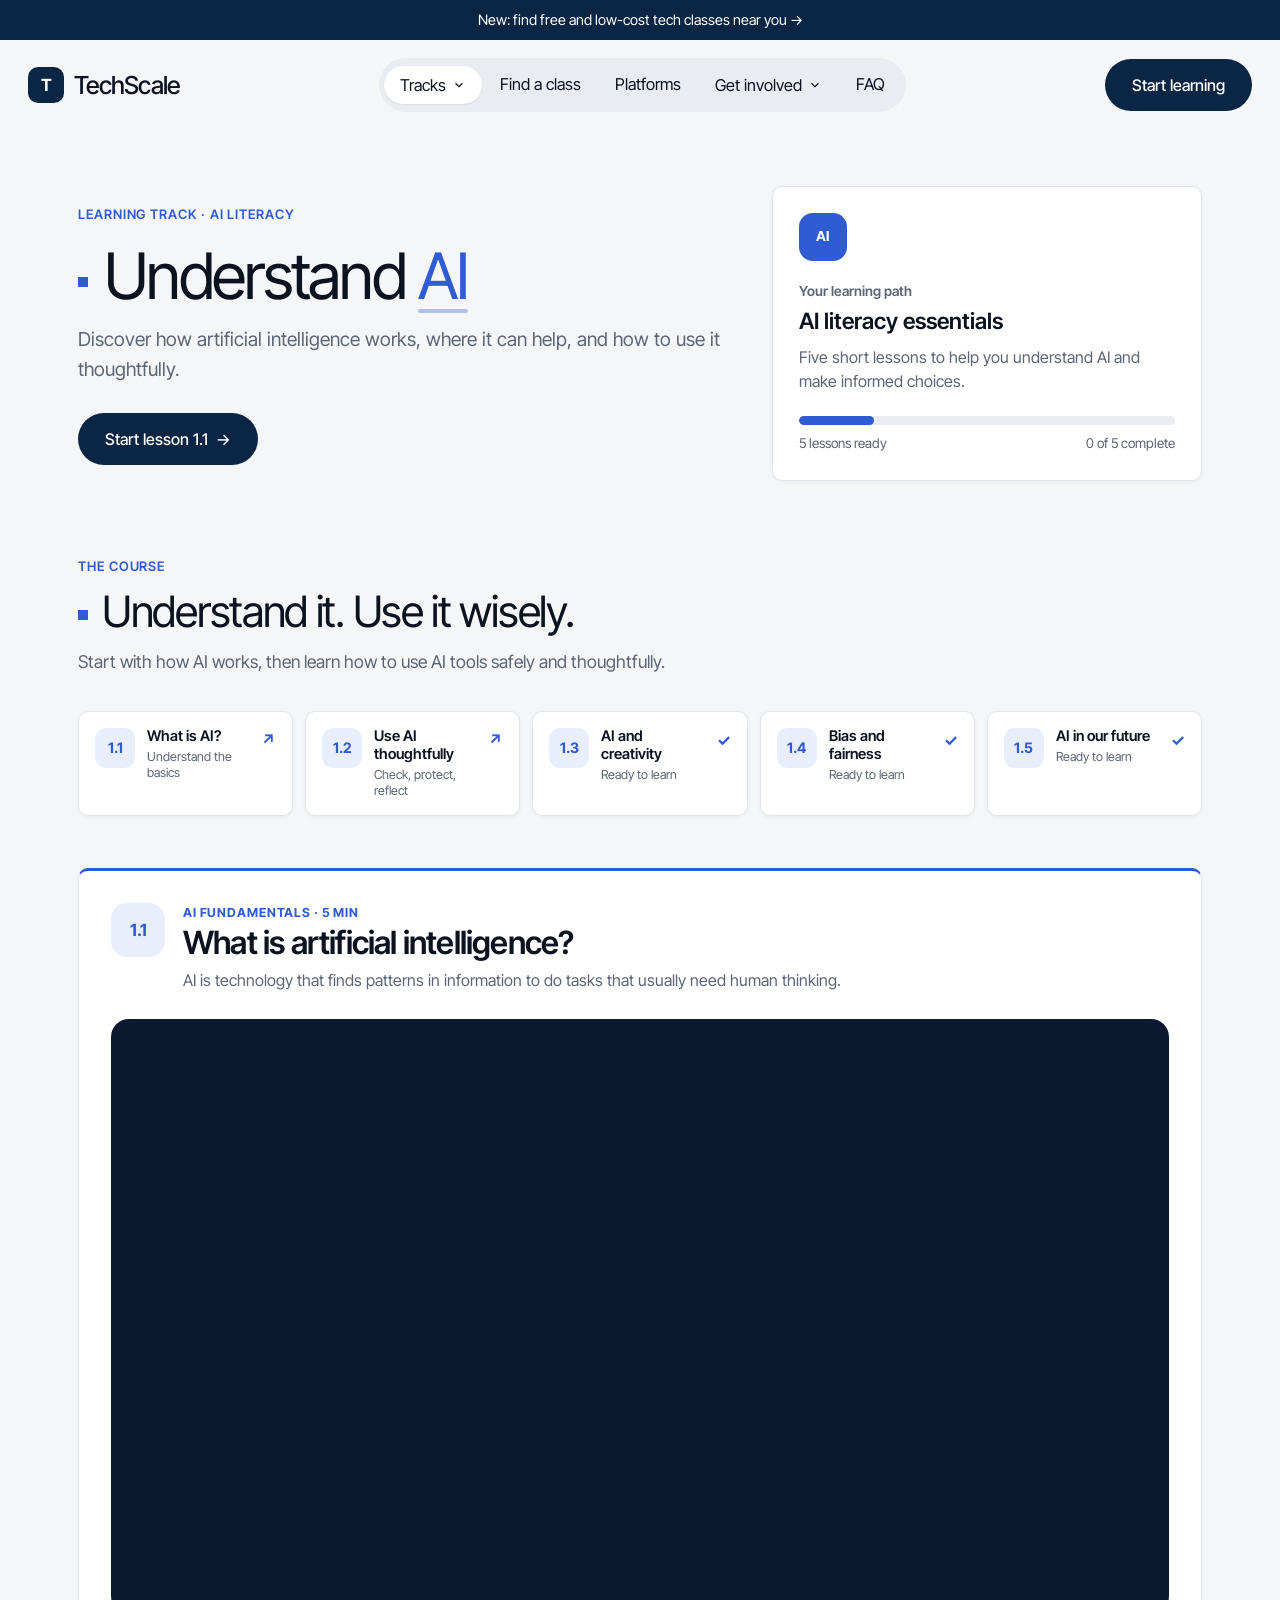
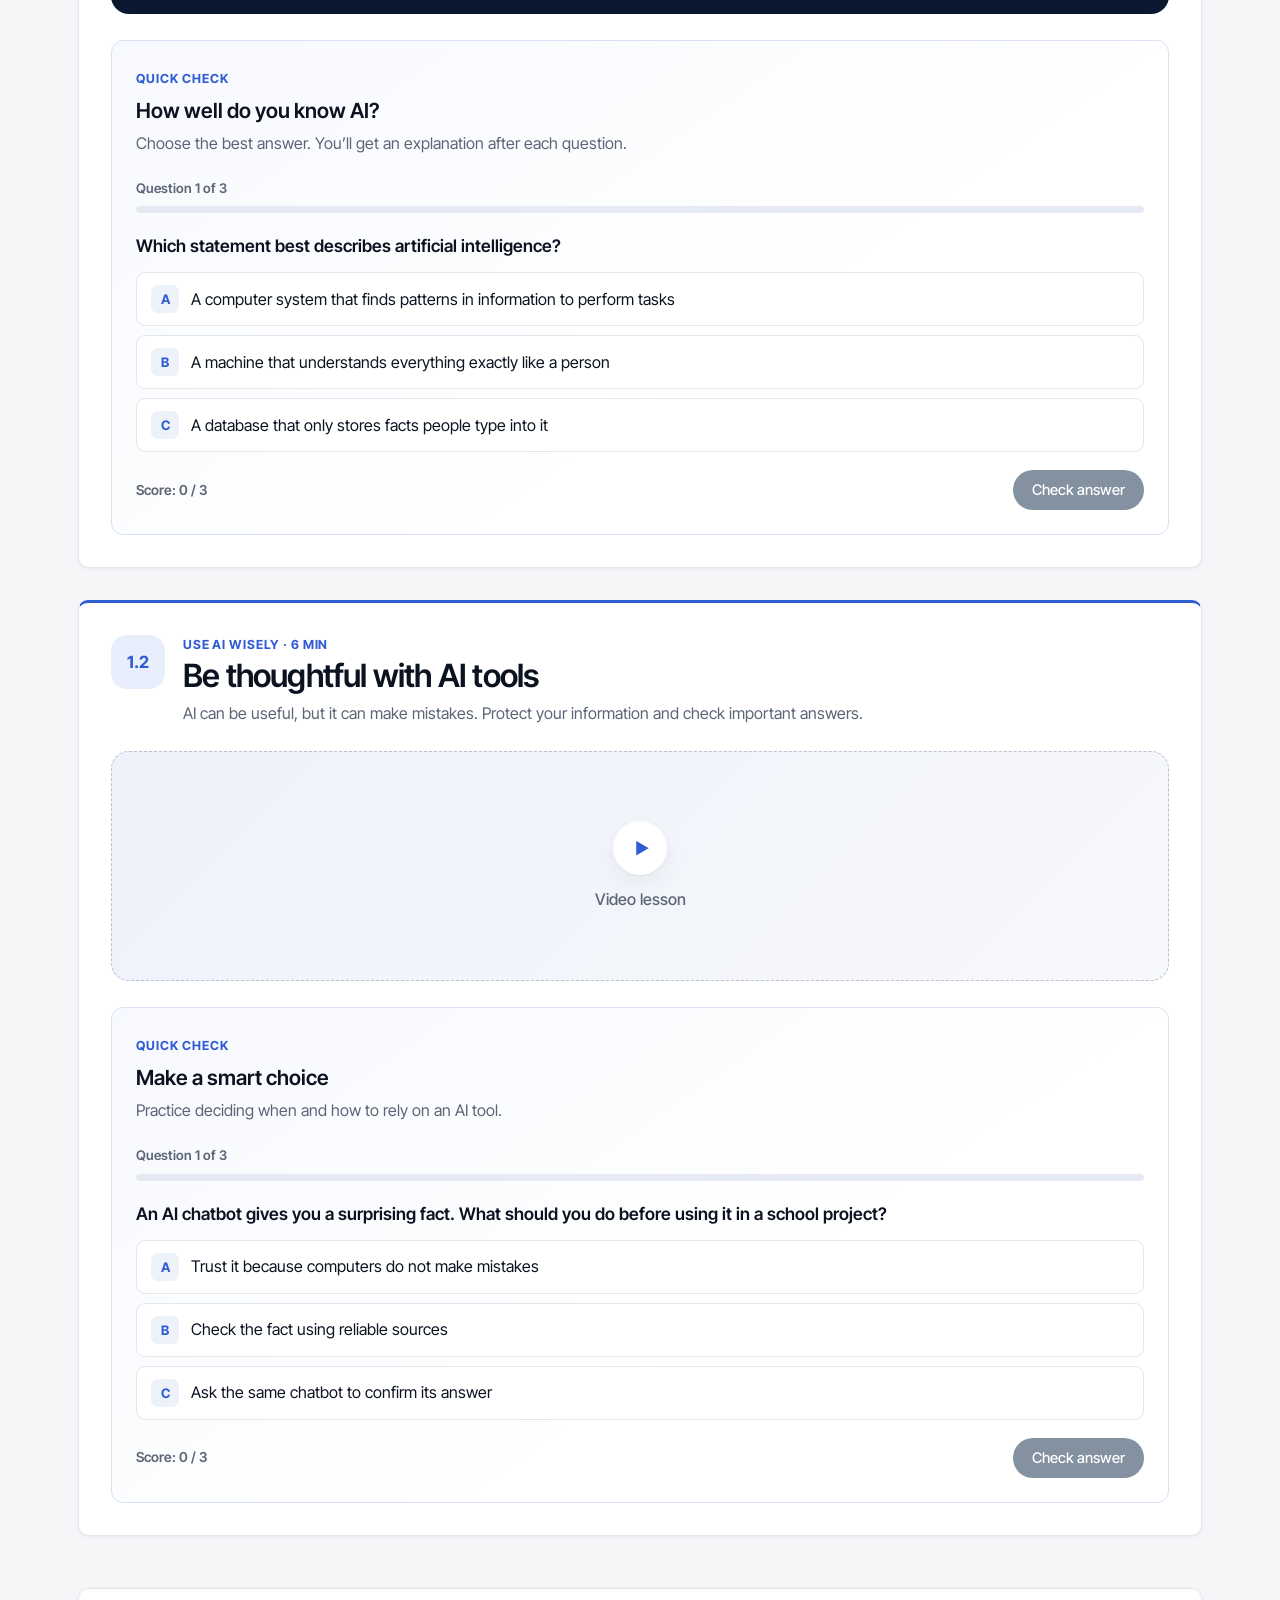
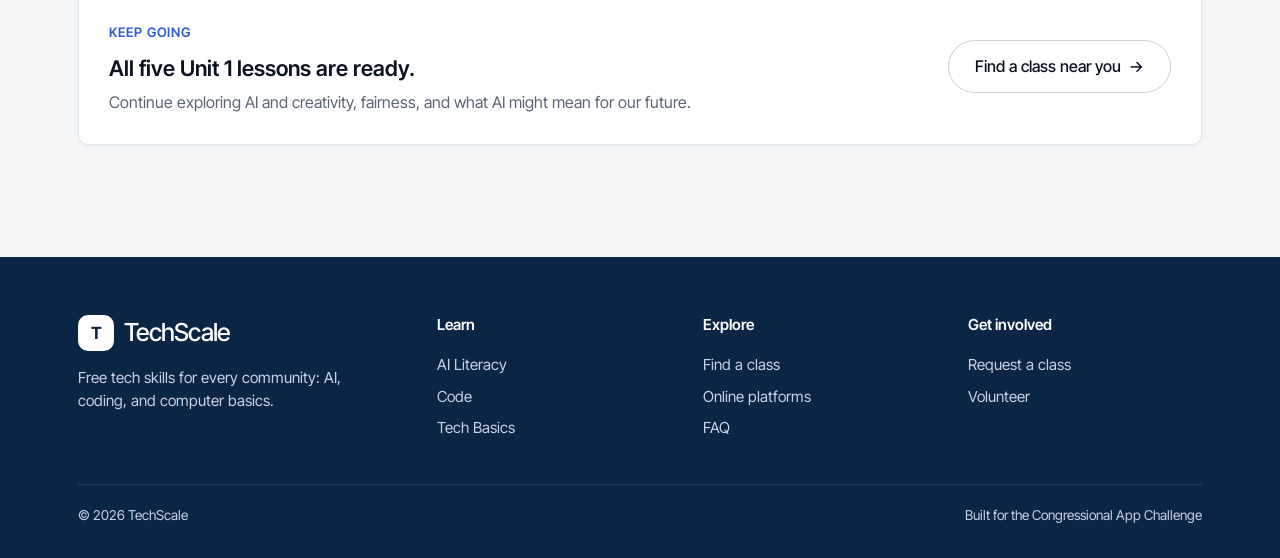
==== commit 97778c55: "Add track lessons and certificate generation Co-authored-by: Copilot <223556219+Copilot@users.norepl" ====
--- a/ai-track.html
+++ b/ai-track.html
@@ -30,7 +30,7 @@
           <h2>AI literacy essentials</h2>
           <p>Five short lessons to help you understand AI and make informed choices.</p>
           <div class="ai-track-progress"><span></span></div>
-          <div class="ai-track-progress-label"><span>2 lessons ready</span><span>0 of 5 complete</span></div>
+          <div class="ai-track-progress-label"><span>5 lessons ready</span><span>0 of 5 complete</span></div>
         </aside>
       </div>
     </section>
@@ -53,20 +53,20 @@
           <span class="roadmap-copy"><strong>Use AI thoughtfully</strong><small>Check, protect, reflect</small></span>
           <span class="roadmap-arrow" aria-hidden="true">↗</span>
         </a>
-        <div class="roadmap-card card roadmap-upcoming">
+        <div class="roadmap-card card">
           <span class="roadmap-number">1.3</span>
-          <span class="roadmap-copy"><strong>AI and creativity</strong><small>Coming soon</small></span>
-          <span class="roadmap-lock" aria-label="Coming soon">•••</span>
+          <span class="roadmap-copy"><strong>AI and creativity</strong><small>Ready to learn</small></span>
+          <span class="roadmap-arrow" aria-hidden="true">✓</span>
         </div>
-        <div class="roadmap-card card roadmap-upcoming">
+        <div class="roadmap-card card">
           <span class="roadmap-number">1.4</span>
-          <span class="roadmap-copy"><strong>Bias and fairness</strong><small>Coming soon</small></span>
-          <span class="roadmap-lock" aria-label="Coming soon">•••</span>
+          <span class="roadmap-copy"><strong>Bias and fairness</strong><small>Ready to learn</small></span>
+          <span class="roadmap-arrow" aria-hidden="true">✓</span>
         </div>
-        <div class="roadmap-card card roadmap-upcoming">
+        <div class="roadmap-card card">
           <span class="roadmap-number">1.5</span>
-          <span class="roadmap-copy"><strong>AI in our future</strong><small>Coming soon</small></span>
-          <span class="roadmap-lock" aria-label="Coming soon">•••</span>
+          <span class="roadmap-copy"><strong>AI in our future</strong><small>Ready to learn</small></span>
+          <span class="roadmap-arrow" aria-hidden="true">✓</span>
         </div>
       </nav>
 
@@ -79,9 +79,13 @@
             <p>AI is technology that finds patterns in information to do tasks that usually need human thinking.</p>
           </div>
         </header>
-        <div class="lesson-video" role="img" aria-label="Video lesson placeholder">
-          <span class="video-play" aria-hidden="true">▶</span>
-          <span>Video lesson coming soon</span>
+        <div class="lesson-video ai-lesson-video">
+          <iframe
+            src="https://www.youtube.com/embed/ad79nYk2keg"
+            title="What is artificial intelligence? — lesson 1.1"
+            allow="accelerometer; autoplay; clipboard-write; encrypted-media; gyroscope; picture-in-picture; web-share"
+            referrerpolicy="strict-origin-when-cross-origin"
+            allowfullscreen></iframe>
         </div>
         <section class="ai-quiz" data-quiz="ai-quiz-1" aria-labelledby="ai-quiz-1-title">
           <div class="ai-quiz-intro">
@@ -112,9 +116,9 @@
             <p>AI can be useful, but it can make mistakes. Protect your information and check important answers.</p>
           </div>
         </header>
-        <div class="lesson-video" role="img" aria-label="Video lesson placeholder">
+        <div class="lesson-video" role="img" aria-label="Video lesson">
           <span class="video-play" aria-hidden="true">▶</span>
-          <span>Video lesson coming soon</span>
+          <span>Video lesson</span>
         </div>
         <section class="ai-quiz" data-quiz="ai-quiz-2" aria-labelledby="ai-quiz-2-title">
           <div class="ai-quiz-intro">
@@ -137,7 +141,7 @@
       </article>
 
       <div class="ai-track-next card">
-        <div><span class="eyebrow">Keep going</span><h2>More AI lessons are on the way.</h2><p>Next up: AI and creativity, fairness, and what AI might mean for our future.</p></div>
+        <div><span class="eyebrow">Keep going</span><h2>All five Unit 1 lessons are ready.</h2><p>Continue exploring AI and creativity, fairness, and what AI might mean for our future.</p></div>
         <a class="btn btn-outline" href="locator.html">Find a class near you <span class="arrow">→</span></a>
       </div>
     </section>
--- a/style.css
+++ b/style.css
@@ -569,6 +569,17 @@
 .code-lessons { padding-bottom: 72px; }
 .code-section-head { margin-top: 32px; }
 .code-section-head .eyebrow { margin-bottom: 12px; }
+.code-unit-menu {
+  display: flex; flex-wrap: wrap; gap: 10px; margin: 24px 0;
+}
+.code-unit-menu a {
+  display: flex; align-items: baseline; gap: 8px; padding: 10px 14px;
+  border: 1px solid var(--border); border-radius: 999px; background: #fff;
+  color: var(--ink); font-weight: 600; text-decoration: none;
+}
+.code-unit-menu a:hover { border-color: #a6b8ed; background: #f8faff; }
+.code-unit-menu a span { color: var(--muted); font-size: 0.84rem; font-weight: 400; }
+.code-unit-menu a:focus-visible { outline: 3px solid rgba(47, 91, 211, 0.3); outline-offset: 2px; }
 .lesson-roadmap { display: grid; grid-template-columns: repeat(5, minmax(0, 1fr)); gap: 12px; margin: 28px 0 52px; }
 .roadmap-card {
   min-width: 0; padding: 16px; display: flex; align-items: flex-start; gap: 12px;
@@ -607,6 +618,21 @@
   align-items: center; justify-content: center; gap: 12px; color: var(--muted); font-weight: 500;
 }
 .video-play { width: 54px; height: 54px; display: grid; place-items: center; border-radius: 50%; background: #fff; color: var(--code); box-shadow: var(--shadow); padding-left: 3px; }
+.code-lesson-video {
+  position: relative; min-height: 0; aspect-ratio: 16 / 9; overflow: hidden;
+  border: 0; background: #0b1930;
+}
+.code-lesson-video iframe { position: absolute; inset: 0; width: 100%; height: 100%; border: 0; }
+.code-unit-section { scroll-margin-top: 30px; margin: 52px 0 24px; }
+.code-unit-section .eyebrow { margin-bottom: 8px; }
+.code-unit-section h2 { font-size: clamp(1.5rem, 3vw, 2rem); font-weight: 600; }
+.code-unit-section > p { margin-top: 6px; color: var(--muted); }
+.code-unit-link { max-width: 520px; margin-top: 18px; }
+.code-unit-topics { display: grid; grid-template-columns: repeat(2, minmax(0, 1fr)); gap: 12px; margin-top: 18px; }
+.code-unit-topic { display: flex; align-items: flex-start; gap: 14px; padding: 18px; }
+.code-unit-topic h3 { font-size: 1rem; font-weight: 600; }
+.code-unit-topic p { margin-top: 4px; color: var(--muted); font-size: 0.9rem; }
+.code-unit-lesson { border-top: 3px solid var(--code); scroll-margin-top: 30px; }
 .lesson-challenge { display: grid; grid-template-columns: 0.8fr 1.2fr; gap: 28px; align-items: start; }
 .challenge-label { color: var(--code); text-transform: uppercase; letter-spacing: 0.08em; font-size: 0.78rem; font-weight: 700; }
 .challenge-copy h3 { font-size: 1.3rem; font-weight: 600; margin-top: 6px; }
@@ -652,6 +678,7 @@
   .code-track-card { max-width: 520px; transform: none; }
   .lesson-roadmap { grid-template-columns: repeat(2, minmax(0, 1fr)); }
   .lesson-challenge { grid-template-columns: 1fr; }
+  .code-unit-topics { grid-template-columns: 1fr; }
 }
 @media (max-width: 600px) {
   .lesson-roadmap { grid-template-columns: 1fr; }
@@ -660,6 +687,8 @@
   .lesson-number { width: 44px; height: 44px; border-radius: 13px; }
   .lesson-video { min-height: 180px; }
   .code-track-next { align-items: flex-start; flex-direction: column; padding: 22px; }
+  .code-unit-menu { gap: 8px; }
+  .code-unit-menu a { padding: 9px 12px; }
 }
 @media (prefers-reduced-motion: reduce) {
   .lesson-card { animation: none; }
@@ -690,6 +719,11 @@
 .ai-section-head { margin-top: 32px; }
 .ai-section-head .eyebrow { margin-bottom: 12px; }
 .ai-lesson-card { border-top: 3px solid var(--blue); }
+.ai-lesson-video {
+  position: relative; min-height: 0; aspect-ratio: 16 / 9; overflow: hidden;
+  border: 0; background: #0b1930;
+}
+.ai-lesson-video iframe { position: absolute; inset: 0; width: 100%; height: 100%; border: 0; }
 .ai-quiz {
   padding: 24px; border: 1px solid #d8e1f6; border-radius: 12px;
   background: linear-gradient(145deg, #f7f9fe, #fff 60%);
